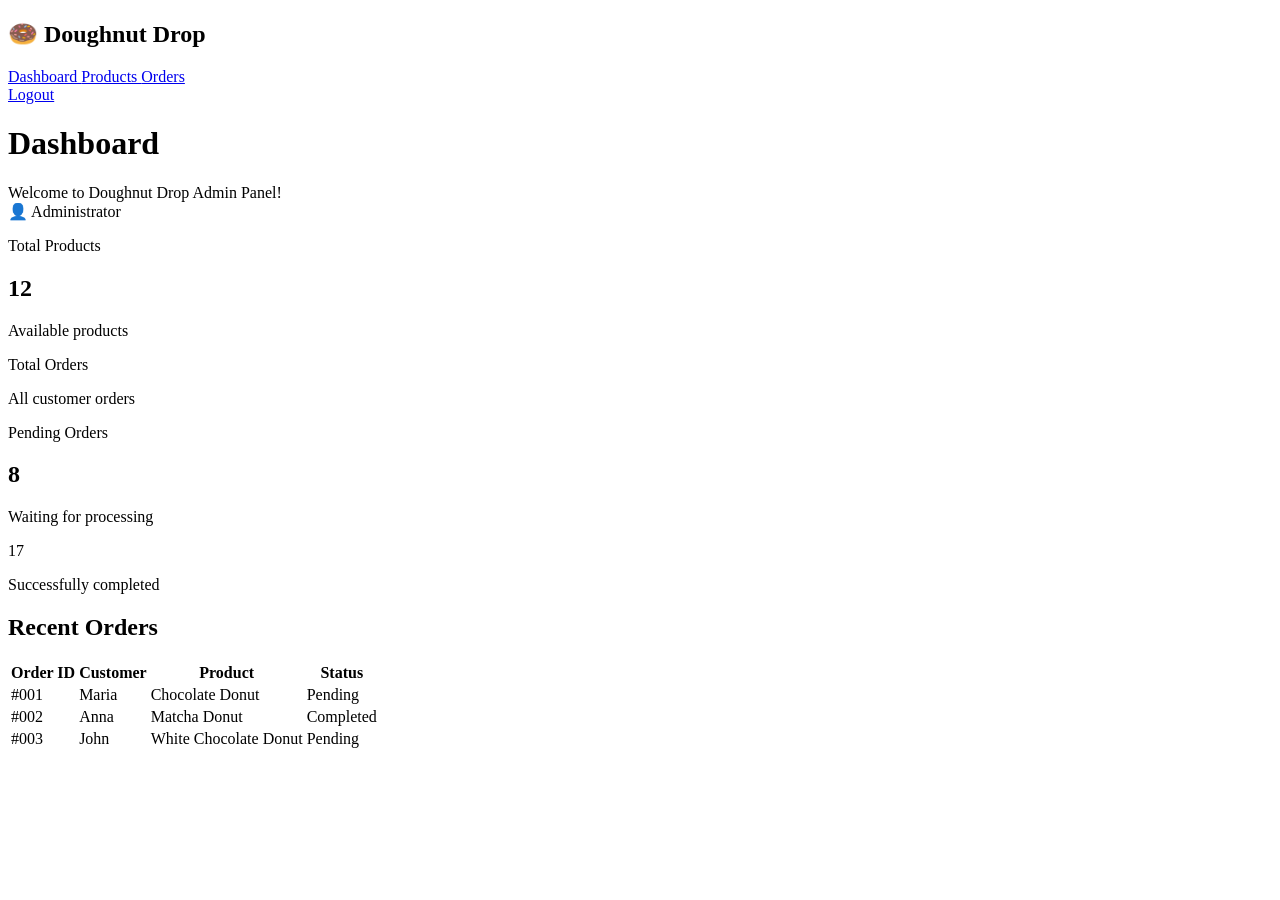
==== Doughnut-Drop Web Based-Ordering System/doughnut-drop/doughnut-drop/target/classes/static/admin/dashboard.html @ 2700165b "update(data seeder, authController, authService)- ajie gumawa" ====
<!DOCTYPE html>
<html lang="en">
<head>
    <meta charset="UTF-8">
    <meta name="newport"
          cotent="width=device-width,initial-scale=1.0">

    <title>Doughnut Drop | Admin Dashboard</title>

    <link rel="stylesheet"href="/css/style.css">
</head>

<body>
<!__SIDEBAR-->
<aside class="sidebar">
    <h2>🍩 Doughnut Drop</h2>
    <nav>
        <a href="/admin/dashboard.html" class="active">
            Dashboard
        </a>

        <a href="/admin/products.html">
            Products
        </a>

        <a href="/admin/orders.html">
            Orders
        </a>
    </nav>

    <a href="/auth/login.html" class="logout">
        Logout
    </a>

</aside>


<!--MAIN CONTENT-->
<main class="main-content">
    <header class="top-header">
        <div>
            <h1>Dashboard</h1>
            <p1>Welcome to Doughnut Drop Admin Panel!</p1>
        </div>

        <div class="admin-profile">
            👤 Administrator
        </div>
    </header>

    <!--DASHBOARD CARDS-->
    <section class="dashboard-cards">

        <div class="card">
            <p>Total Products</p>
            <h2>12</h2>
            <span>Available products</span>
        </div>

        <div class="card">
            <p>Total Orders</p>
            <span>All customer orders</span>
        </div>

        <div class="card">
            <p>Pending Orders</p>
            <h2>8</h2>
            <span>Waiting for processing</span>
        </div>

        <div class="card">
            <p>17</p>
            <span>Successfully completed</span>
        </div>

    </section>

    <!--RECENT ORDERS-->
    <section class="recent-orders">

        <h2>Recent Orders</h2>

        <table>

            <thead>
            <tr>
                <th>Order ID</th>
                <th>Customer</th>
                <th>Product</th>
                <th>Status</th>
            </tr>
            </thead>

            <tbody>

            <tr>
                <td>#001</td>
                <td>Maria</td>
                <td>Chocolate Donut</td>
                <td>Pending</td>
            </tr>

            <tr>
                <td>#002</td>
                <td>Anna</td>
                <td>Matcha Donut</td>
                <td>Completed</td>
            </tr>

            <tr>
                <td>#003</td>
                <td>John</td>
                <td>White Chocolate Donut</td>
                <td>Pending</td>
            </tr>
            </tbody>
        </table>
    </section>

</main>
</aside>


<script src="/js/admin.js"></script>

</body>
</html>
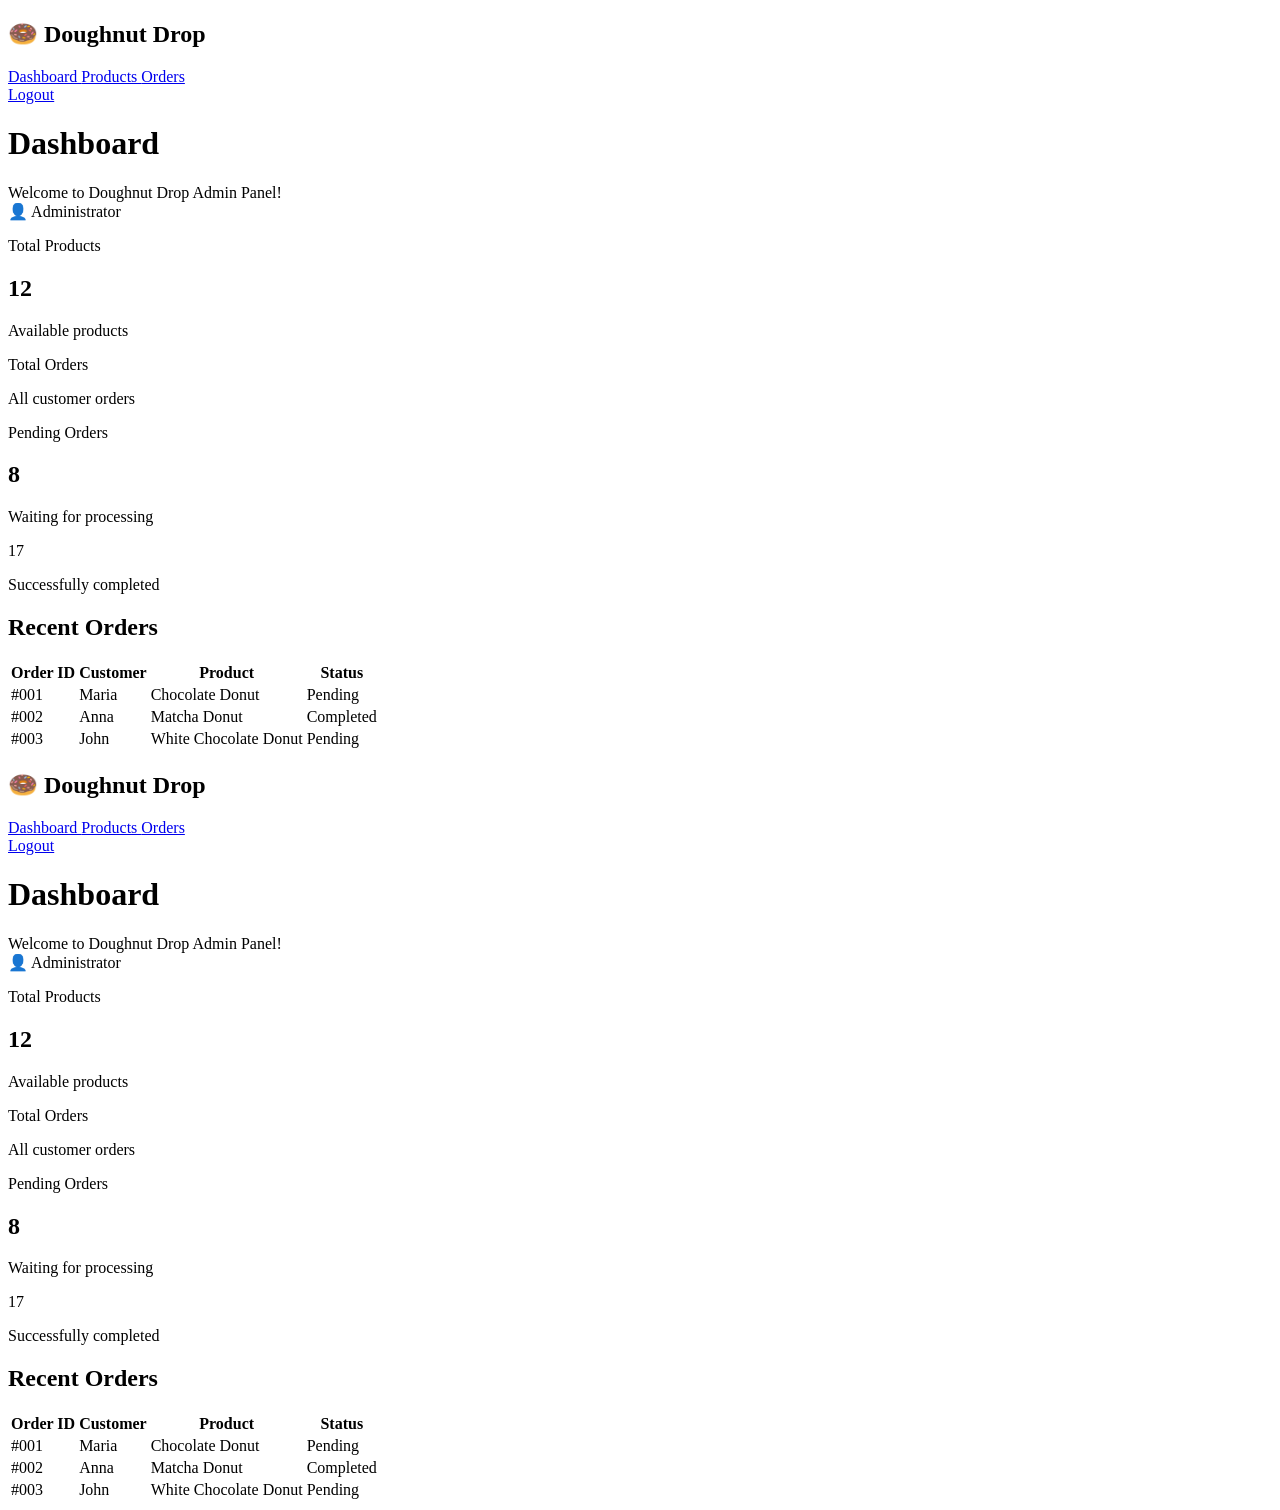
==== commit 8cd9ebcf: "login html design" ====
--- a/Doughnut-Drop Web Based-Ordering System/doughnut-drop/doughnut-drop/target/classes/static/admin/dashboard.html
+++ b/Doughnut-Drop Web Based-Ordering System/doughnut-drop/doughnut-drop/target/classes/static/admin/dashboard.html
@@ -125,3 +125,130 @@
 
 </body>
 </html>
+<!DOCTYPE html>
+<html lang="en">
+<head>
+    <meta charset="UTF-8">
+    <meta name="newport"
+          cotent="width=device-width,initial-scale=1.0">
+
+    <title>Doughnut Drop | Admin Dashboard</title>
+
+    <link rel="stylesheet"href="/css/style.css">
+</head>
+
+<body>
+<!__SIDEBAR-->
+<aside class="sidebar">
+    <h2>🍩 Doughnut Drop</h2>
+    <nav>
+        <a href="/admin/dashboard.html" class="active">
+            Dashboard
+        </a>
+
+        <a href="/admin/products.html">
+            Products
+        </a>
+
+        <a href="/admin/orders.html">
+            Orders
+        </a>
+    </nav>
+
+    <a href="/auth/login.html" class="logout">
+        Logout
+    </a>
+
+</aside>
+
+
+<!--MAIN CONTENT-->
+<main class="main-content">
+    <header class="top-header">
+        <div>
+            <h1>Dashboard</h1>
+            <p1>Welcome to Doughnut Drop Admin Panel!</p1>
+        </div>
+
+        <div class="admin-profile">
+            👤 Administrator
+        </div>
+    </header>
+
+    <!--DASHBOARD CARDS-->
+    <section class="dashboard-cards">
+
+        <div class="card">
+            <p>Total Products</p>
+            <h2>12</h2>
+            <span>Available products</span>
+        </div>
+
+        <div class="card">
+            <p>Total Orders</p>
+            <span>All customer orders</span>
+        </div>
+
+        <div class="card">
+            <p>Pending Orders</p>
+            <h2>8</h2>
+            <span>Waiting for processing</span>
+        </div>
+
+        <div class="card">
+            <p>17</p>
+            <span>Successfully completed</span>
+        </div>
+
+    </section>
+
+    <!--RECENT ORDERS-->
+    <section class="recent-orders">
+
+        <h2>Recent Orders</h2>
+
+        <table>
+
+            <thead>
+            <tr>
+                <th>Order ID</th>
+                <th>Customer</th>
+                <th>Product</th>
+                <th>Status</th>
+            </tr>
+            </thead>
+
+            <tbody>
+
+            <tr>
+                <td>#001</td>
+                <td>Maria</td>
+                <td>Chocolate Donut</td>
+                <td>Pending</td>
+            </tr>
+
+            <tr>
+                <td>#002</td>
+                <td>Anna</td>
+                <td>Matcha Donut</td>
+                <td>Completed</td>
+            </tr>
+
+            <tr>
+                <td>#003</td>
+                <td>John</td>
+                <td>White Chocolate Donut</td>
+                <td>Pending</td>
+            </tr>
+            </tbody>
+        </table>
+    </section>
+
+</main>
+</aside>
+
+
+<script src="/js/admin.js"></script>
+
+</body>
+</html>
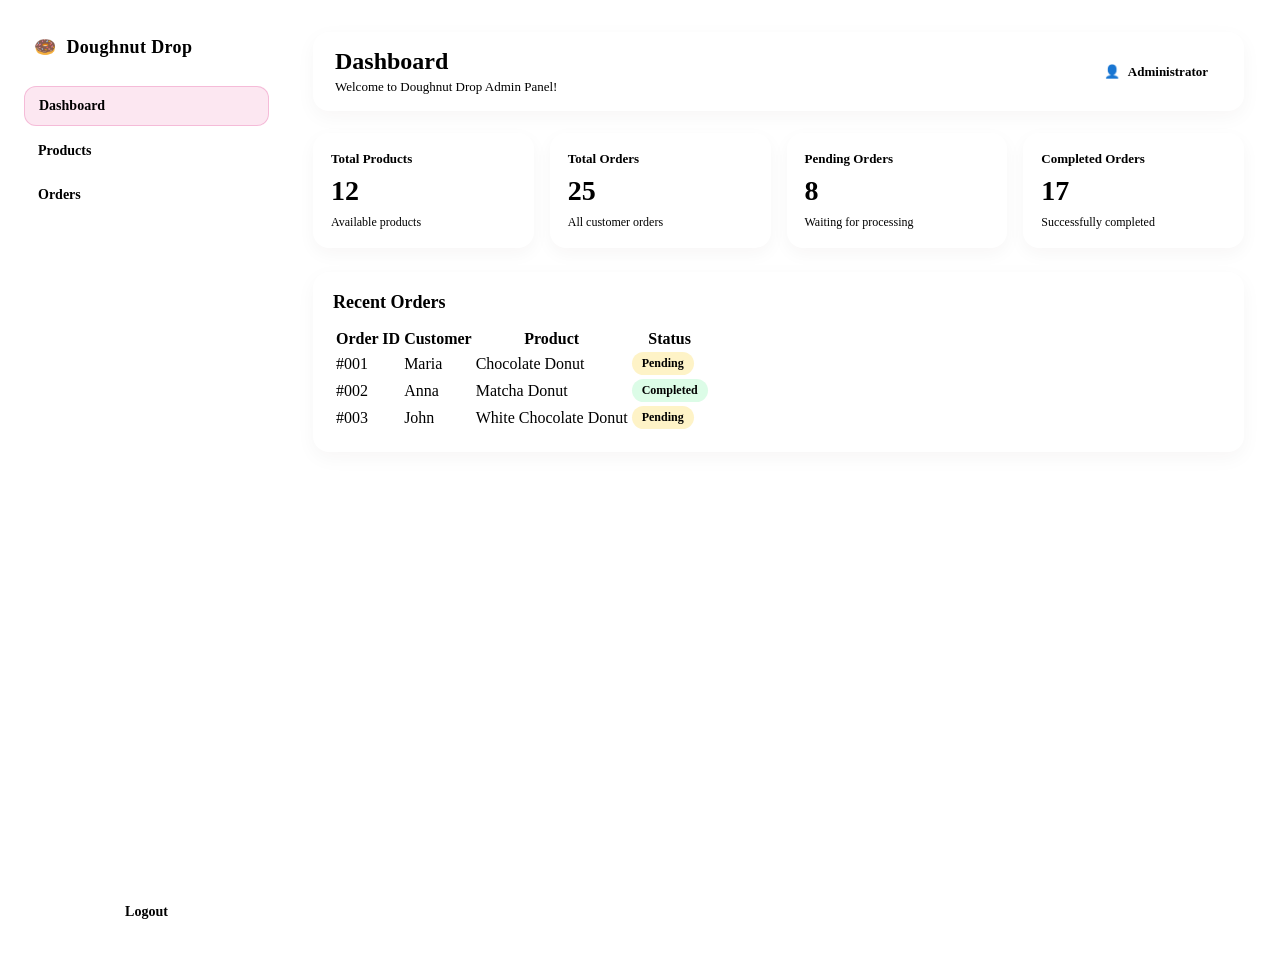
==== commit 396ba76a: "design" ====
--- a/Doughnut-Drop Web Based-Ordering System/doughnut-drop/doughnut-drop/target/classes/static/admin/dashboard.html
+++ b/Doughnut-Drop Web Based-Ordering System/doughnut-drop/doughnut-drop/target/classes/static/admin/dashboard.html
@@ -1,254 +1,354 @@
 <!DOCTYPE html>
 <html lang="en">
 <head>
-    <meta charset="UTF-8">
-    <meta name="newport"
-          cotent="width=device-width,initial-scale=1.0">
-
+    <meta charset="UTF-8" />
+    <meta name="viewport" content="width=device-width, initial-scale=1.0" />
     <title>Doughnut Drop | Admin Dashboard</title>
-
-    <link rel="stylesheet"href="/css/style.css">
+    <link rel="stylesheet" href="/css/style.css" />
+    <style>
+        .dash-shell {
+            display: flex;
+            min-height: 100vh;
+            background: var(--bg);
+            color: var(--ink);
+        }
+
+        /* Left Sidebar */
+        .sidebar {
+            width: 245px;
+            flex-shrink: 0;
+            background: var(--surface);
+            border-right: 1px solid var(--border);
+            padding: 22px 16px;
+            display: flex;
+            flex-direction: column;
+            justify-content: space-between;
+            gap: 24px;
+            position: sticky;
+            top: 0;
+            height: 100vh;
+        }
+        .sidebar-brand {
+            display: flex;
+            align-items: center;
+            gap: 10px;
+            padding: 6px 10px 14px;
+            border-bottom: 1px solid var(--border);
+            text-decoration: none;
+            color: var(--ink);
+            font-size: 18px;
+            font-weight: 800;
+            letter-spacing: 0.02em;
+        }
+        .sidebar-nav {
+            display: flex;
+            flex-direction: column;
+            gap: 6px;
+            margin-top: 14px;
+        }
+        .sidebar-nav a {
+            display: flex;
+            align-items: center;
+            gap: 10px;
+            padding: 11px 14px;
+            border-radius: 12px;
+            text-decoration: none;
+            color: var(--muted);
+            font-weight: 600;
+            font-size: 14px;
+            transition: background 0.18s, color 0.18s;
+        }
+        .sidebar-nav a:hover {
+            background: var(--cream);
+            color: var(--ink);
+        }
+        .sidebar-nav a.active {
+            background: rgba(224, 59, 139, 0.12);
+            color: var(--accent-dark);
+            font-weight: 700;
+            border: 1px solid rgba(224, 59, 139, 0.25);
+        }
+        .logout-link {
+            display: flex;
+            align-items: center;
+            justify-content: center;
+            gap: 8px;
+            padding: 10px 14px;
+            border-radius: 12px;
+            text-decoration: none;
+            background: var(--cream);
+            color: var(--ink);
+            border: 1px solid var(--border);
+            font-weight: 700;
+            font-size: 14px;
+            transition: background 0.18s, color 0.18s;
+        }
+        .logout-link:hover {
+            background: var(--accent);
+            color: #fff;
+            border-color: var(--accent);
+        }
+
+        /* Main Area */
+        .main-content {
+            flex: 1;
+            min-width: 0;
+            padding: 24px 28px 40px;
+        }
+        .top-header {
+            background: var(--surface);
+            border: 1px solid var(--border);
+            border-radius: 16px;
+            padding: 16px 22px;
+            display: flex;
+            align-items: center;
+            justify-content: space-between;
+            gap: 16px;
+            margin-bottom: 22px;
+            box-shadow: 0 6px 20px rgba(42, 24, 16, 0.04);
+        }
+        .top-header h1 {
+            margin: 0 0 4px;
+            font-size: 24px;
+            font-weight: 800;
+            color: var(--ink);
+        }
+        .top-header p {
+            margin: 0;
+            font-size: 13px;
+            color: var(--muted);
+        }
+        .admin-profile {
+            display: inline-flex;
+            align-items: center;
+            gap: 8px;
+            padding: 8px 14px;
+            border-radius: 999px;
+            background: var(--cream);
+            border: 1px solid var(--border);
+            font-size: 13px;
+            font-weight: 700;
+            color: var(--ink);
+            white-space: nowrap;
+        }
+
+        /* KPI Cards Grid */
+        .dashboard-cards {
+            display: grid;
+            grid-template-columns: repeat(4, minmax(180px, 1fr));
+            gap: 16px;
+            margin-bottom: 24px;
+        }
+        .stat-card {
+            background: var(--surface);
+            border: 1px solid var(--border);
+            border-radius: 16px;
+            padding: 18px;
+            display: flex;
+            flex-direction: column;
+            gap: 6px;
+            box-shadow: 0 6px 18px rgba(42, 24, 16, 0.04);
+            transition: transform 0.16s, border-color 0.16s;
+        }
+        .stat-card:hover {
+            transform: translateY(-2px);
+            border-color: rgba(224, 59, 139, 0.45);
+        }
+        .stat-label {
+            margin: 0;
+            font-size: 13px;
+            font-weight: 700;
+            color: var(--muted);
+        }
+        .stat-value {
+            margin: 2px 0;
+            font-size: 28px;
+            font-weight: 800;
+            color: var(--ink);
+        }
+        .stat-value.accent {
+            color: var(--accent-dark);
+        }
+        .stat-sub {
+            font-size: 12px;
+            color: var(--muted);
+        }
+
+        /* Recent Orders Panel */
+        .recent-orders {
+            background: var(--surface);
+            border: 1px solid var(--border);
+            border-radius: 16px;
+            padding: 20px;
+            box-shadow: 0 6px 20px rgba(42, 24, 16, 0.04);
+        }
+        .recent-orders-header {
+            display: flex;
+            align-items: center;
+            justify-content: space-between;
+            margin-bottom: 14px;
+        }
+        .recent-orders h2 {
+            margin: 0;
+            font-size: 18px;
+            font-weight: 800;
+            color: var(--ink);
+        }
+        .table-wrap {
+            overflow-x: auto;
+        }
+        .status-pill {
+            display: inline-block;
+            padding: 4px 10px;
+            border-radius: 999px;
+            font-size: 12px;
+            font-weight: 700;
+        }
+        .status-pending {
+            background: #fef3c7;
+            color: var(--warn);
+        }
+        .status-completed {
+            background: #dcfce7;
+            color: var(--ok);
+        }
+
+        @media (max-width: 1050px) {
+            .dashboard-cards {
+                grid-template-columns: repeat(2, minmax(180px, 1fr));
+            }
+        }
+        @media (max-width: 760px) {
+            .dash-shell {
+                flex-direction: column;
+            }
+            .sidebar {
+                width: 100%;
+                height: auto;
+                position: static;
+                border-right: none;
+                border-bottom: 1px solid var(--border);
+            }
+            .main-content {
+                padding: 18px 14px 32px;
+            }
+            .top-header {
+                flex-direction: column;
+                align-items: flex-start;
+            }
+        }
+        @media (max-width: 480px) {
+            .dashboard-cards {
+                grid-template-columns: 1fr;
+            }
+        }
+    </style>
 </head>
 
 <body>
-<!__SIDEBAR-->
-<aside class="sidebar">
-    <h2>🍩 Doughnut Drop</h2>
-    <nav>
-        <a href="/admin/dashboard.html" class="active">
-            Dashboard
-        </a>
-
-        <a href="/admin/products.html">
-            Products
-        </a>
-
-        <a href="/admin/orders.html">
-            Orders
-        </a>
-    </nav>
-
-    <a href="/auth/login.html" class="logout">
-        Logout
-    </a>
-
-</aside>
-
-
-<!--MAIN CONTENT-->
-<main class="main-content">
-    <header class="top-header">
+<div class="dash-shell">
+    <!-- SIDEBAR -->
+    <aside class="sidebar">
         <div>
-            <h1>Dashboard</h1>
-            <p1>Welcome to Doughnut Drop Admin Panel!</p1>
+            <a href="/admin/dashboard.html" class="sidebar-brand">
+                <span>🍩</span>
+                <span>Doughnut Drop</span>
+            </a>
+
+            <nav class="sidebar-nav" aria-label="Admin Navigation">
+                <a href="/admin/dashboard.html" class="active">Dashboard</a>
+                <a href="/admin/products.html">Products</a>
+                <a href="/admin/orders.html">Orders</a>
+            </nav>
         </div>
 
-        <div class="admin-profile">
-            👤 Administrator
-        </div>
-    </header>
-
-    <!--DASHBOARD CARDS-->
-    <section class="dashboard-cards">
-
-        <div class="card">
-            <p>Total Products</p>
-            <h2>12</h2>
-            <span>Available products</span>
-        </div>
-
-        <div class="card">
-            <p>Total Orders</p>
-            <span>All customer orders</span>
-        </div>
-
-        <div class="card">
-            <p>Pending Orders</p>
-            <h2>8</h2>
-            <span>Waiting for processing</span>
-        </div>
-
-        <div class="card">
-            <p>17</p>
-            <span>Successfully completed</span>
-        </div>
-
-    </section>
-
-    <!--RECENT ORDERS-->
-    <section class="recent-orders">
-
-        <h2>Recent Orders</h2>
-
-        <table>
-
-            <thead>
-            <tr>
-                <th>Order ID</th>
-                <th>Customer</th>
-                <th>Product</th>
-                <th>Status</th>
-            </tr>
-            </thead>
-
-            <tbody>
-
-            <tr>
-                <td>#001</td>
-                <td>Maria</td>
-                <td>Chocolate Donut</td>
-                <td>Pending</td>
-            </tr>
-
-            <tr>
-                <td>#002</td>
-                <td>Anna</td>
-                <td>Matcha Donut</td>
-                <td>Completed</td>
-            </tr>
-
-            <tr>
-                <td>#003</td>
-                <td>John</td>
-                <td>White Chocolate Donut</td>
-                <td>Pending</td>
-            </tr>
-            </tbody>
-        </table>
-    </section>
-
-</main>
-</aside>
-
+        <a href="/auth/login.html" class="logout-link">Logout</a>
+    </aside>
+
+    <!-- MAIN CONTENT -->
+    <main class="main-content">
+        <header class="top-header">
+            <div>
+                <h1>Dashboard</h1>
+                <p>Welcome to Doughnut Drop Admin Panel!</p>
+            </div>
+
+            <div class="admin-profile">
+                <span>👤</span>
+                <span>Administrator</span>
+            </div>
+        </header>
+
+        <!-- DASHBOARD CARDS -->
+        <section class="dashboard-cards" aria-label="Dashboard Summary">
+            <div class="stat-card">
+                <p class="stat-label">Total Products</p>
+                <div class="stat-value">12</div>
+                <span class="stat-sub">Available products</span>
+            </div>
+
+            <div class="stat-card">
+                <p class="stat-label">Total Orders</p>
+                <div class="stat-value accent">25</div>
+                <span class="stat-sub">All customer orders</span>
+            </div>
+
+            <div class="stat-card">
+                <p class="stat-label">Pending Orders</p>
+                <div class="stat-value">8</div>
+                <span class="stat-sub">Waiting for processing</span>
+            </div>
+
+            <div class="stat-card">
+                <p class="stat-label">Completed Orders</p>
+                <div class="stat-value">17</div>
+                <span class="stat-sub">Successfully completed</span>
+            </div>
+        </section>
+
+        <!-- RECENT ORDERS -->
+        <section class="recent-orders" aria-label="Recent Orders">
+            <div class="recent-orders-header">
+                <h2>Recent Orders</h2>
+            </div>
+
+            <div class="table-wrap">
+                <table>
+                    <thead>
+                    <tr>
+                        <th>Order ID</th>
+                        <th>Customer</th>
+                        <th>Product</th>
+                        <th>Status</th>
+                    </tr>
+                    </thead>
+
+                    <tbody>
+                    <tr>
+                        <td>#001</td>
+                        <td>Maria</td>
+                        <td>Chocolate Donut</td>
+                        <td><span class="status-pill status-pending">Pending</span></td>
+                    </tr>
+                    <tr>
+                        <td>#002</td>
+                        <td>Anna</td>
+                        <td>Matcha Donut</td>
+                        <td><span class="status-pill status-completed">Completed</span></td>
+                    </tr>
+                    <tr>
+                        <td>#003</td>
+                        <td>John</td>
+                        <td>White Chocolate Donut</td>
+                        <td><span class="status-pill status-pending">Pending</span></td>
+                    </tr>
+                    </tbody>
+                </table>
+            </div>
+        </section>
+    </main>
+</div>
 
 <script src="/js/admin.js"></script>
-
 </body>
-</html>
-<!DOCTYPE html>
-<html lang="en">
-<head>
-    <meta charset="UTF-8">
-    <meta name="newport"
-          cotent="width=device-width,initial-scale=1.0">
-
-    <title>Doughnut Drop | Admin Dashboard</title>
-
-    <link rel="stylesheet"href="/css/style.css">
-</head>
-
-<body>
-<!__SIDEBAR-->
-<aside class="sidebar">
-    <h2>🍩 Doughnut Drop</h2>
-    <nav>
-        <a href="/admin/dashboard.html" class="active">
-            Dashboard
-        </a>
-
-        <a href="/admin/products.html">
-            Products
-        </a>
-
-        <a href="/admin/orders.html">
-            Orders
-        </a>
-    </nav>
-
-    <a href="/auth/login.html" class="logout">
-        Logout
-    </a>
-
-</aside>
-
-
-<!--MAIN CONTENT-->
-<main class="main-content">
-    <header class="top-header">
-        <div>
-            <h1>Dashboard</h1>
-            <p1>Welcome to Doughnut Drop Admin Panel!</p1>
-        </div>
-
-        <div class="admin-profile">
-            👤 Administrator
-        </div>
-    </header>
-
-    <!--DASHBOARD CARDS-->
-    <section class="dashboard-cards">
-
-        <div class="card">
-            <p>Total Products</p>
-            <h2>12</h2>
-            <span>Available products</span>
-        </div>
-
-        <div class="card">
-            <p>Total Orders</p>
-            <span>All customer orders</span>
-        </div>
-
-        <div class="card">
-            <p>Pending Orders</p>
-            <h2>8</h2>
-            <span>Waiting for processing</span>
-        </div>
-
-        <div class="card">
-            <p>17</p>
-            <span>Successfully completed</span>
-        </div>
-
-    </section>
-
-    <!--RECENT ORDERS-->
-    <section class="recent-orders">
-
-        <h2>Recent Orders</h2>
-
-        <table>
-
-            <thead>
-            <tr>
-                <th>Order ID</th>
-                <th>Customer</th>
-                <th>Product</th>
-                <th>Status</th>
-            </tr>
-            </thead>
-
-            <tbody>
-
-            <tr>
-                <td>#001</td>
-                <td>Maria</td>
-                <td>Chocolate Donut</td>
-                <td>Pending</td>
-            </tr>
-
-            <tr>
-                <td>#002</td>
-                <td>Anna</td>
-                <td>Matcha Donut</td>
-                <td>Completed</td>
-            </tr>
-
-            <tr>
-                <td>#003</td>
-                <td>John</td>
-                <td>White Chocolate Donut</td>
-                <td>Pending</td>
-            </tr>
-            </tbody>
-        </table>
-    </section>
-
-</main>
-</aside>
-
-
-<script src="/js/admin.js"></script>
-
-</body>
-</html>
+</html>
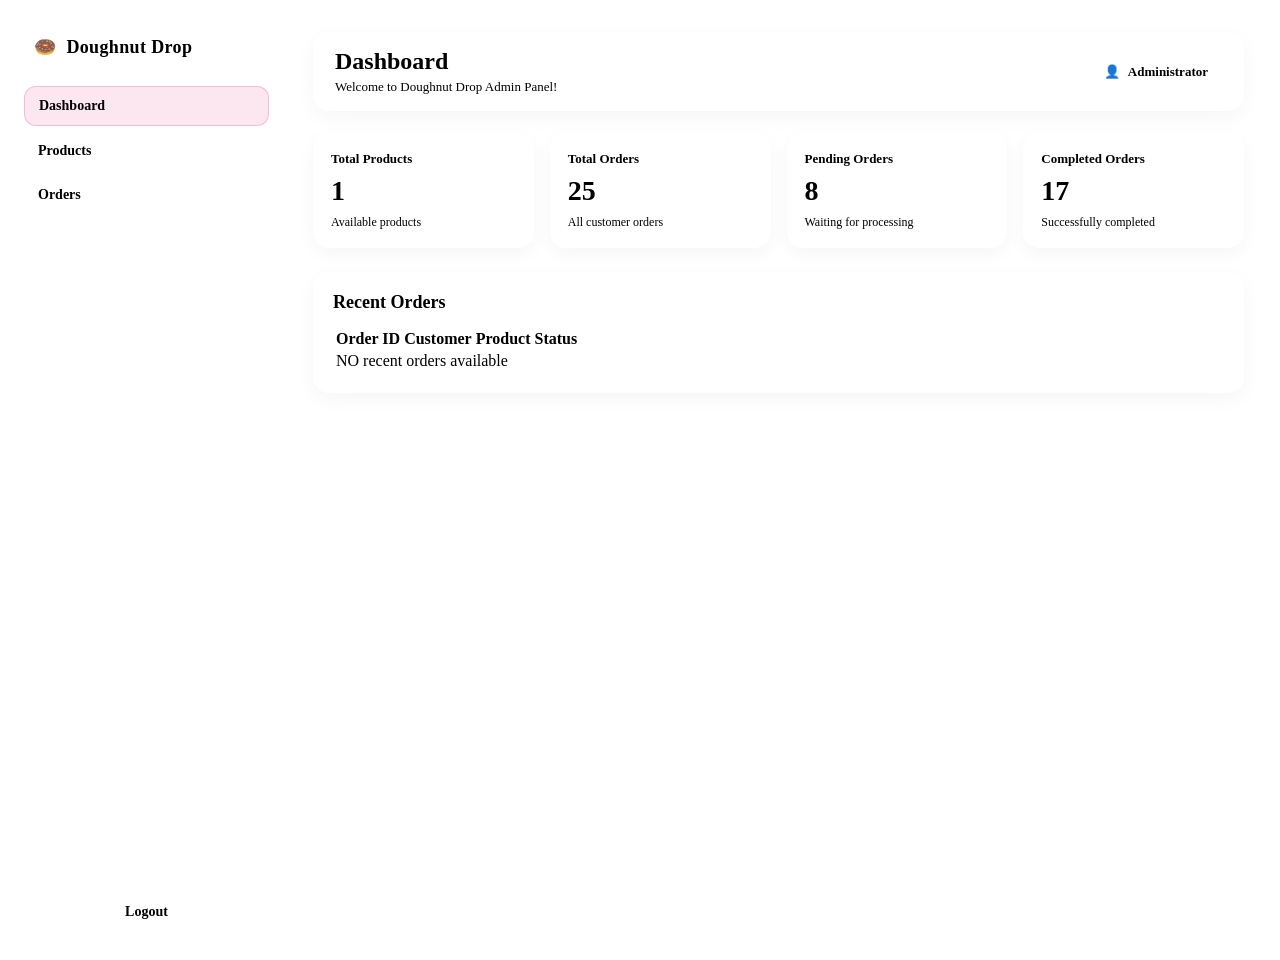
==== commit 3c32140a: "update - ajie" ====
--- a/Doughnut-Drop Web Based-Ordering System/doughnut-drop/doughnut-drop/target/classes/static/admin/dashboard.html
+++ b/Doughnut-Drop Web Based-Ordering System/doughnut-drop/doughnut-drop/target/classes/static/admin/dashboard.html
@@ -283,7 +283,7 @@
         <section class="dashboard-cards" aria-label="Dashboard Summary">
             <div class="stat-card">
                 <p class="stat-label">Total Products</p>
-                <div class="stat-value">12</div>
+                <div class="stat-value">1</div>
                 <span class="stat-sub">Available products</span>
             </div>
 
@@ -323,24 +323,9 @@
                     </tr>
                     </thead>
 
-                    <tbody>
+                    <tbody id="recentOrdersTable">
                     <tr>
-                        <td>#001</td>
-                        <td>Maria</td>
-                        <td>Chocolate Donut</td>
-                        <td><span class="status-pill status-pending">Pending</span></td>
-                    </tr>
-                    <tr>
-                        <td>#002</td>
-                        <td>Anna</td>
-                        <td>Matcha Donut</td>
-                        <td><span class="status-pill status-completed">Completed</span></td>
-                    </tr>
-                    <tr>
-                        <td>#003</td>
-                        <td>John</td>
-                        <td>White Chocolate Donut</td>
-                        <td><span class="status-pill status-pending">Pending</span></td>
+                        <td colspan="4">NO recent orders available</td>
                     </tr>
                     </tbody>
                 </table>
